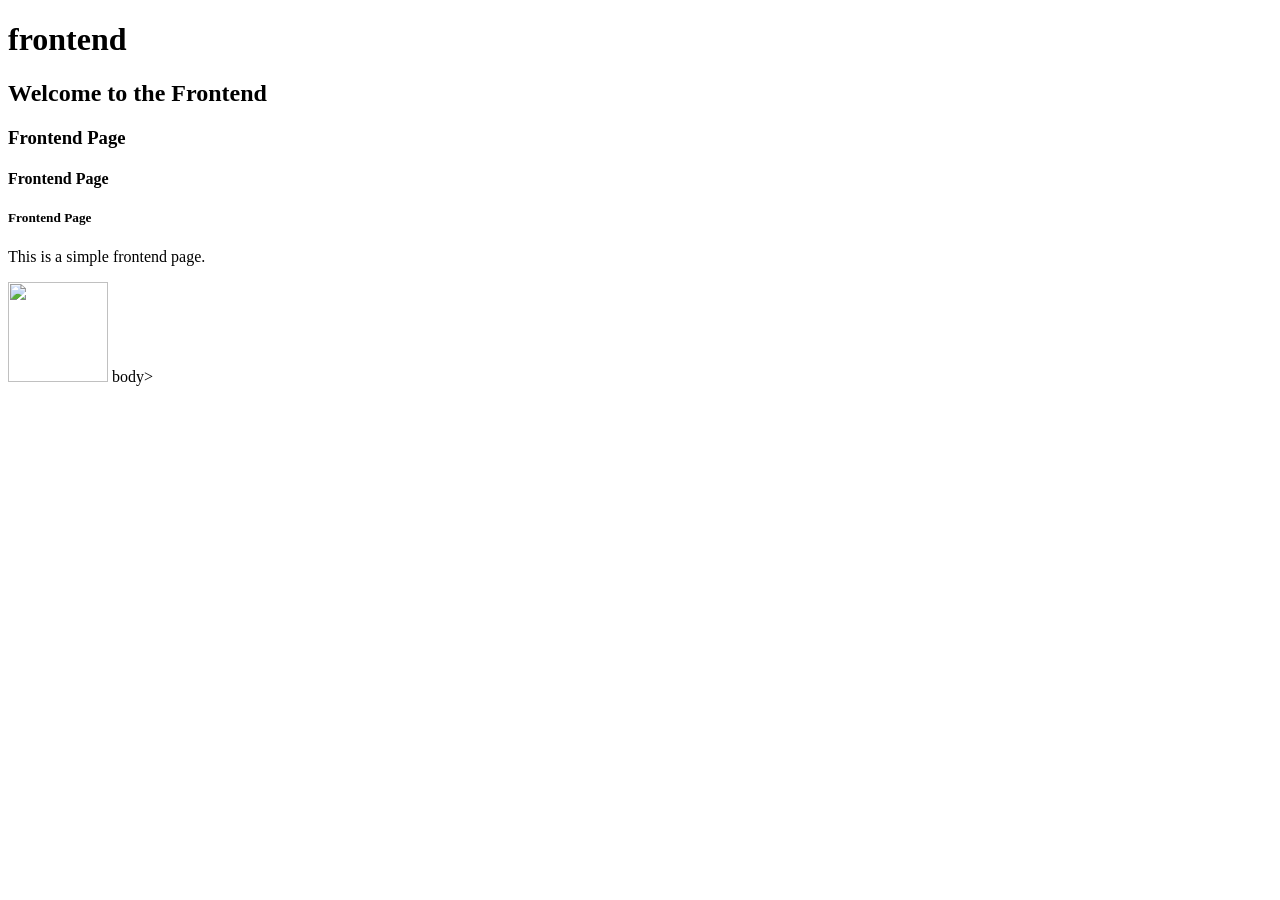
==== index.html @ f84aa931 "Initial commit" ====
<!DOCTYPE html>
<html lang="en">
<head>
    <meta charset="UTF-8">
    <meta name="viewport" content="width=device-width, initial-scale=1.0">
    <title>Document</title>
</head>
<body>
<h1>frontend</h1>
<h2>Welcome to the Frontend</h2>
<h3>Frontend Page</h3>
<h4>Frontend Page</h4>
<h5>Frontend Page</h5>
<p>This is a simple frontend page.</p>
<img src="https://encrypted-tbn0.gstatic.com/images?q=tbn:ANd9GcT08bbOM10pinueeiWojgfqvurq8YGXp5Jmhw6e-GCRGw&s=10" height="100"width="100">
body>
</html>
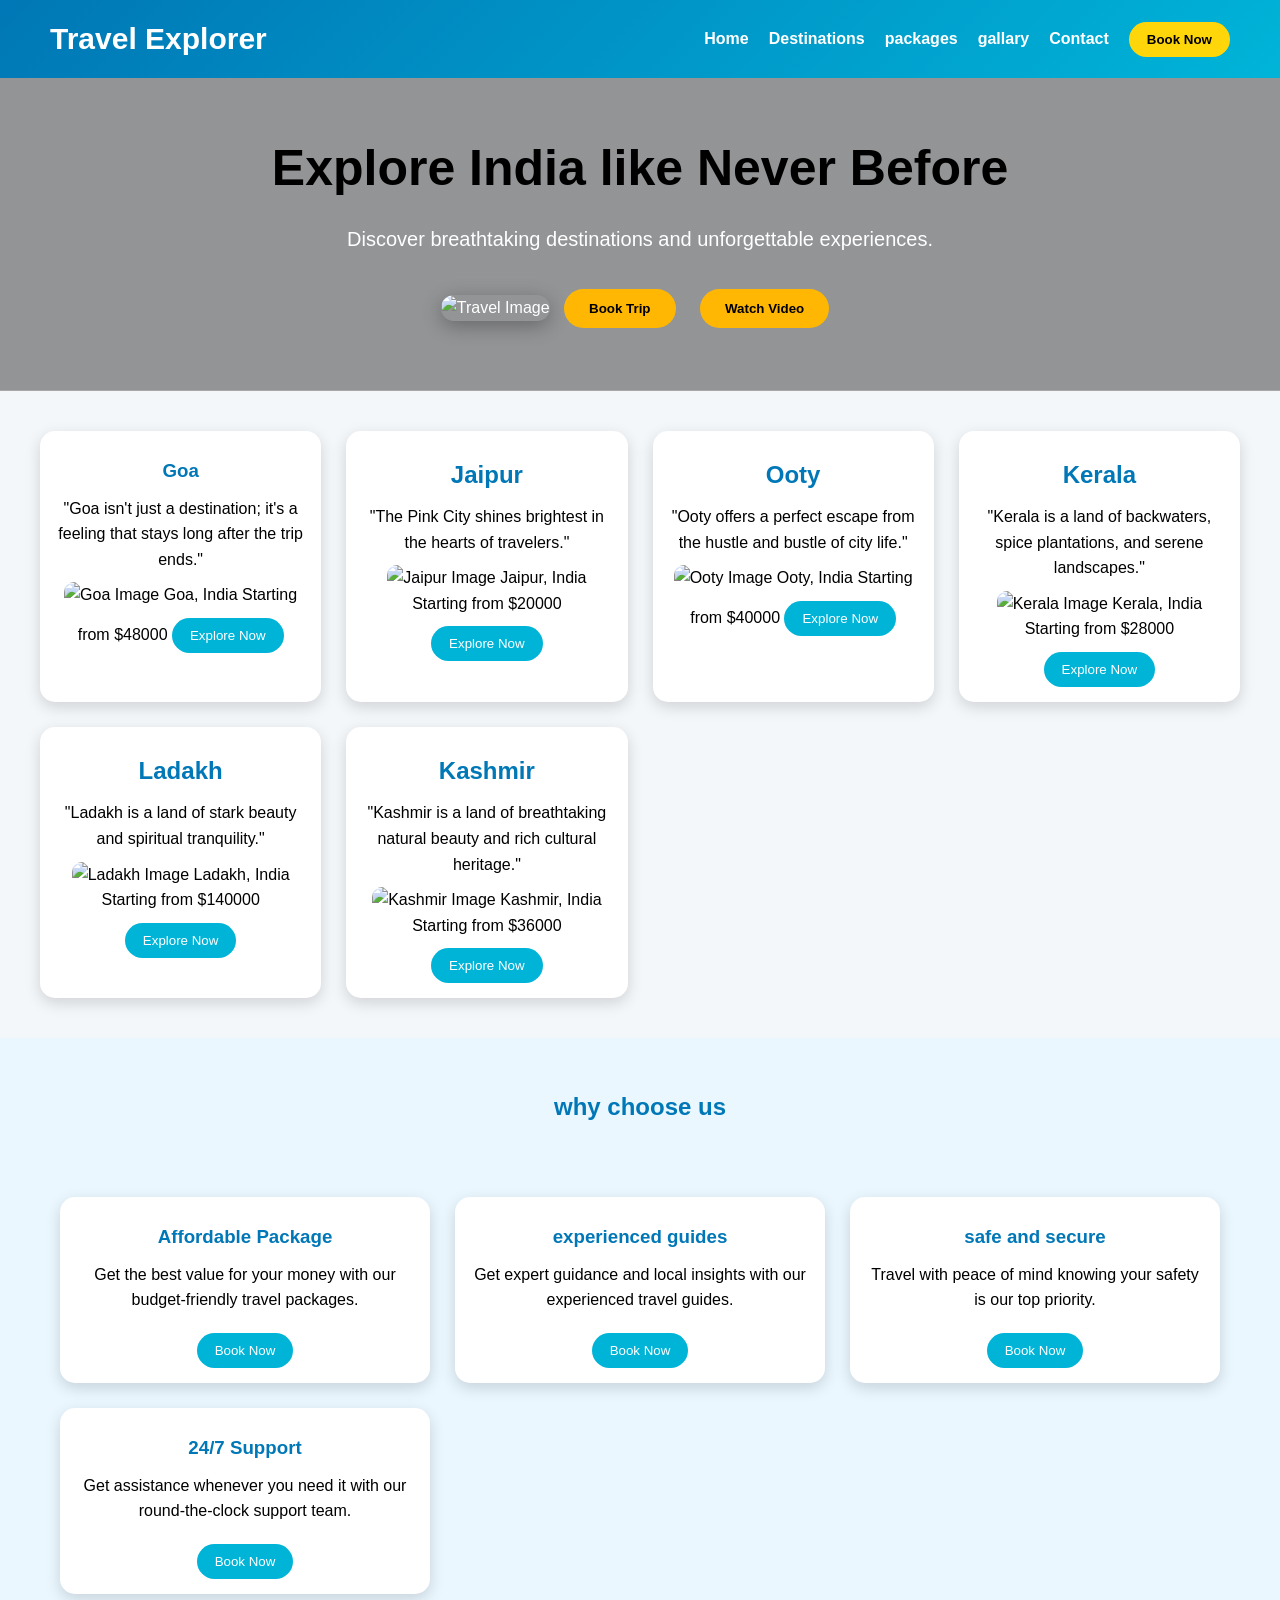
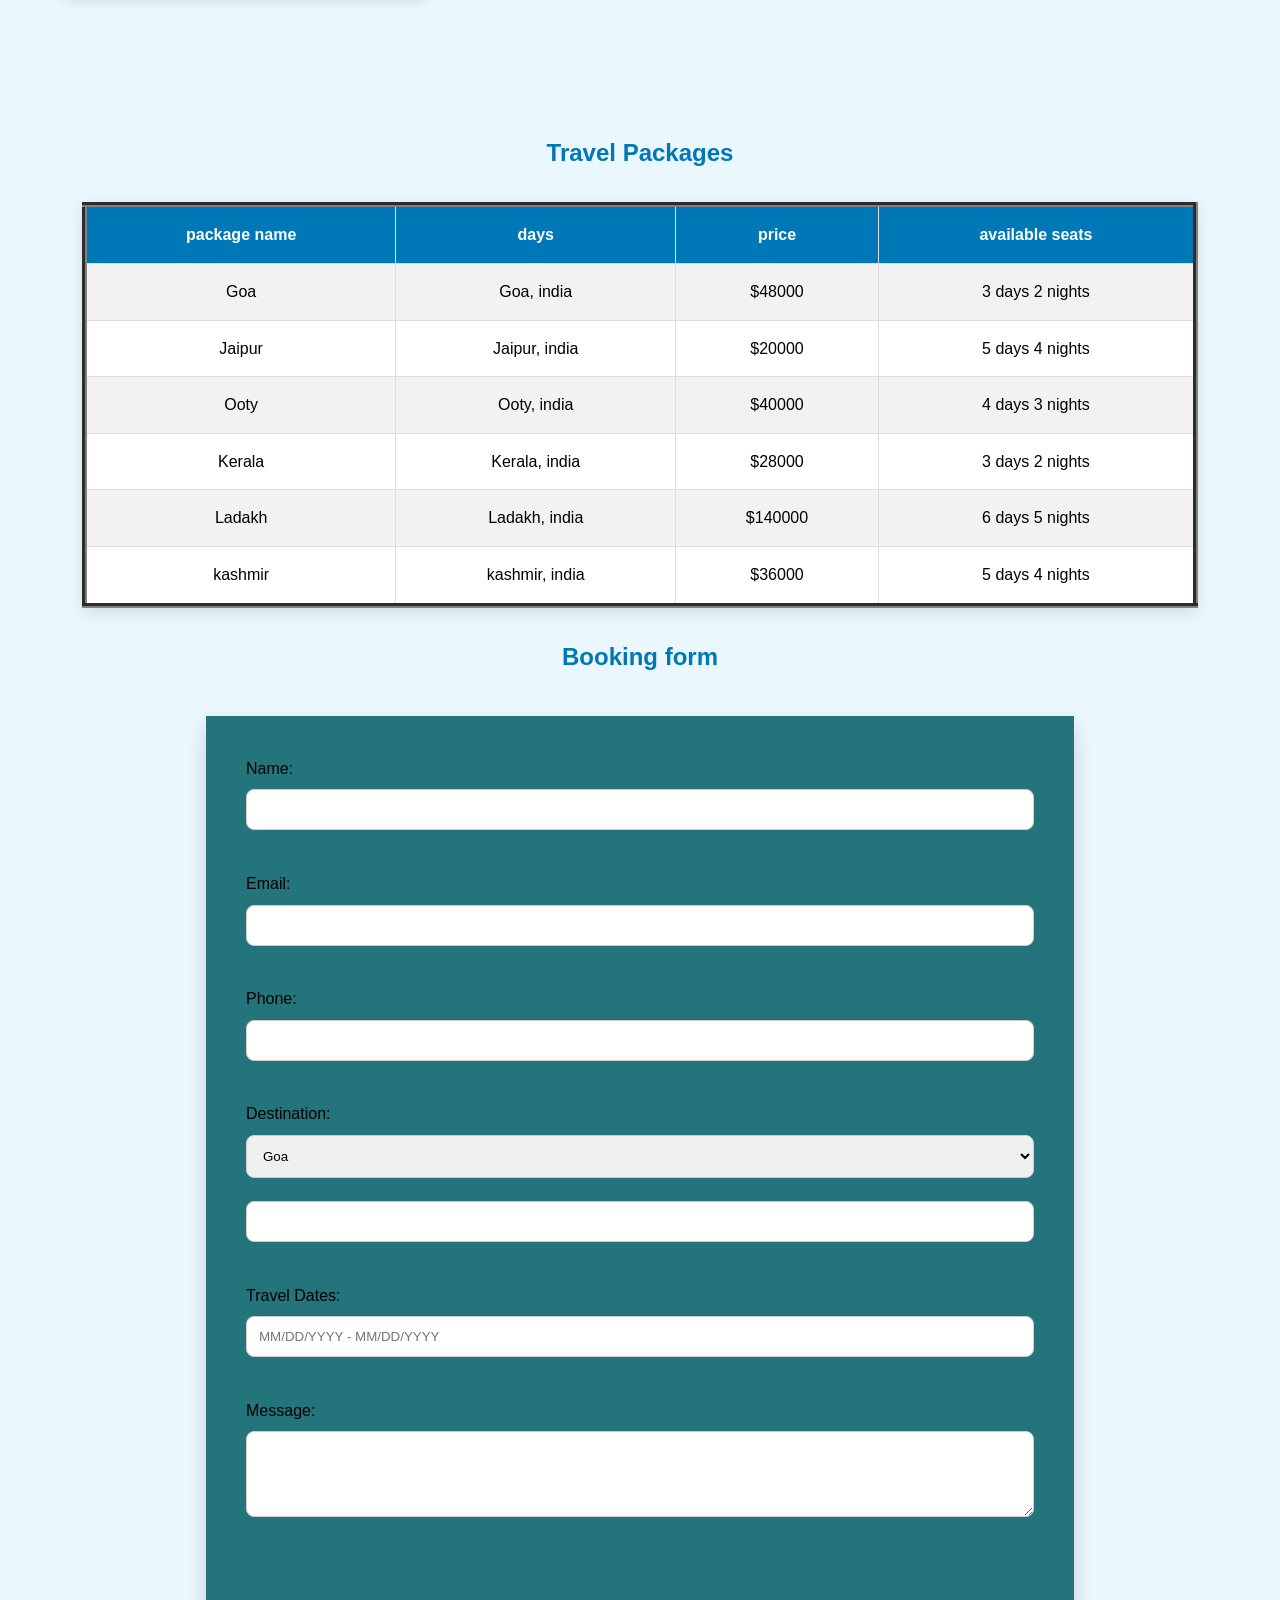
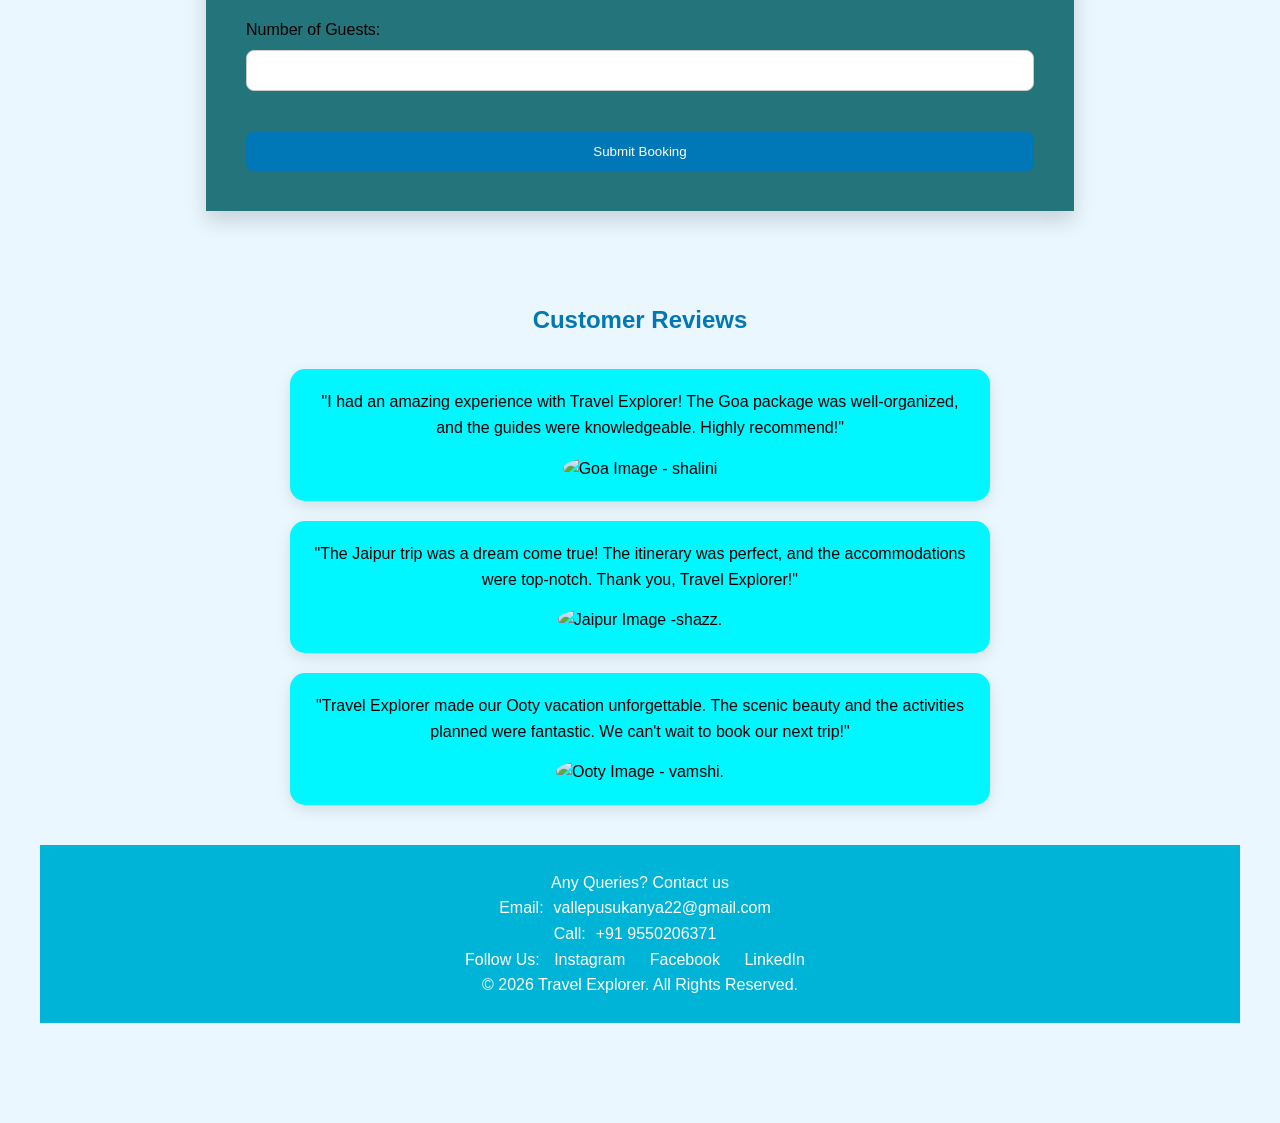
==== commit 335886d3: "Rename index3.html to index.html" ====
--- a/index.html
+++ b/index.html
@@ -3,15 +3,229 @@
 <head>
     <meta charset="UTF-8">
     <meta name="viewport" content="width=device-width, initial-scale=1.0">
-    <title>Document</title>
+    <title>Document</title> 
+    <link rel="stylesheet" href="style1.css">
 </head>
-<body>
-<h1>frontend</h1>
-<h2>Welcome to the Frontend</h2>
-<h3>Frontend Page</h3>
-<h4>Frontend Page</h4>
-<h5>Frontend Page</h5>
-<p>This is a simple frontend page.</p>
-<img src="https://encrypted-tbn0.gstatic.com/images?q=tbn:ANd9GcT08bbOM10pinueeiWojgfqvurq8YGXp5Jmhw6e-GCRGw&s=10" height="100"width="100">
-body>
+<meta name="viewport" content="width=device-width, initial-scale=1.0">
+<body 
+></body>
+ <header>
+    <div  class="logo"><h1> Travel Explorer</h1>
+
+</div>
+  <ul>
+    <li><a  href="#">Home</a></li>
+    <li><a  href="#">Destinations</a></li>
+    <li><a  href="#">packages</a></li>
+    <li><a  href="#">gallary</a></li>
+    <li><a href="#">Contact</a></li>  
+    <button>Book Now</button>
+ </header>
+    <hero section>
+        <div class="hero-content">
+            <h1 style="color:black;">Explore India like Never Before</h1>
+
+            <p>Discover breathtaking destinations and unforgettable experiences.</p>
+            <img src="https://w0.peakpx.com/wallpaper/136/151/HD-wallpaper-world-travel-travel-dreams-dream-travel-destinations-travel.jpg" height="300" width="600" alt="Travel Image">
+            <button>Book Trip</button>
+            <button>Watch Video</button>
+        </div>
+        <section class="destinations">
+            <h2></h2>
+            <div class="cards">
+                <div class="card">
+                    <h3>Goa</h3>
+                    <p>"Goa isn't just a destination; it's a feeling that stays long after the trip ends."</p>
+                    <img src="https://encrypted-tbn0.gstatic.com/images?q=tbn:ANd9GcRU0wRIspQ_vkhX-qHa107ENcVC_oE--5ISRyL2zQxg0Q&s=10" height="200" width="300" alt="Goa Image">
+                    <location>Goa, India</location>
+                    <price>Starting from $48000</price>
+                    <button>Explore Now</button>
+                </div>
+                <div class="card">
+                    <h2>Jaipur</h2>
+                    <p>"The Pink City shines brightest in the hearts of travelers."</p>
+                    <img src="https://encrypted-tbn0.gstatic.com/images?q=tbn:ANd9GcQ9_seSiYrWj2YALhj1CQuUwJcwh4S6x8lJBn5y6joAsA&s=10" height="200" width="300" alt="Jaipur Image">
+                    <location>Jaipur, India</location>
+                    <price>Starting from $20000</price>
+                    <button>Explore Now</button>
+                </div>
+                <div class="card">
+                    <h2 >Ooty</h2>
+                    <p >"Ooty offers a perfect escape from the hustle and bustle of city life."</p>
+                    <img src="https://encrypted-tbn0.gstatic.com/images?q=tbn:ANd9GcTsQ53R8w9VwPyg2Vs-MuNsP4LUpw9xJ7cdNfL7-YDQ6g&s=10" height="200" width="300" alt="Ooty Image">
+                    <location>Ooty, India</location>
+                    <price>Starting from $40000</price>
+                    <button>Explore Now</button>
+                </div>
+                <div class="card">
+                    <h2>Kerala</h2>
+                    <p>"Kerala is a land of backwaters, spice plantations, and serene landscapes."</p>
+                    <img src="https://encrypted-tbn0.gstatic.com/images?q=tbn:ANd9GcSnwUzWOCOhvoIM_gB0u0LJOQWmqCq7hjK6NZ8sXcxvkA&s=10" height="200" width="300" alt="Kerala Image">
+                    <location>Kerala, India</location>
+                    <price>Starting from $28000</price>
+                    <button>Explore Now</button>
+                </div>
+            
+            <div class="card">
+                <h2>Ladakh</h2>
+                <p>"Ladakh is a land of stark beauty and spiritual tranquility."</p>
+                <img src="https://grandholidayparkvacation.com/uploads/62208357b184e_1646297943.jpg" height="200" width="300" alt="Ladakh Image">
+                <location>Ladakh, India</location>
+                <price>Starting from $140000</price>
+                <button>Explore Now</button>
+            </div>
+            <div class="card">
+                <h2>Kashmir</h2>
+                <p>"Kashmir is a land of breathtaking natural beauty and rich cultural heritage."</p>
+                <img src="https://media.istockphoto.com/id/1171962535/photo/srinagar-kashmir.jpg?s=612x612&w=0&k=20&c=5y9sU7boA-TFyr7LBVyfpmoKT9A2Y7WxA2tqdIE0zBw=" height="200" width="300" alt="Kashmir Image">  
+                <location>Kashmir, India</location>
+                <price>Starting from $36000</price>
+                <button>Explore Now</button>
+            </div>
+        </div>
+            <section class="packages">
+                <h2>why choose us</h2>
+                <div class="cards">
+                    <div class="card">
+                        <h3>Affordable Package</h3>
+                        <p>Get the best value for your money with our budget-friendly travel packages.</p>
+                        <button>Book Now</button>
+                    </div>
+                    <div class="card">
+                        <h3>experienced guides</h3>
+                        <p>Get expert guidance and local insights with our experienced travel guides.</p>
+                        <button>Book Now</button>
+                    </div>
+                    <div class="card">
+                        <h3>safe and secure</h3>
+                        <p>Travel with peace of mind knowing your safety is our top priority.</p>
+                        <button>Book Now</button>
+                    </div>
+                    <div class="card">
+                        <h3>24/7 Support</h3>
+                        <p>Get assistance whenever you need it with our round-the-clock support team.</p>
+                        <button>Book Now</button>
+                    </div>
+                </div>
+            </section>
+            <section class="packages">
+                <h2>Travel Packages</h2>
+            <table border="5">
+                <tr>
+                    <th>package name</th>
+                    <th>days</th>
+                    <th>price</th>
+                    <th>available seats</th>
+                </tr>
+                <tr>
+                    <td>Goa</td>
+                    <td>Goa, india</td>
+                    <td>$48000</td>
+                    <td>3 days 2 nights</td>
+                </tr>
+                <tr>
+                    <td>Jaipur</td>
+                    <td>Jaipur, india</td>
+                    <td>$20000</td>
+                    <td>5 days 4 nights</td>
+                </tr>
+                <tr>
+                    <td>Ooty</td>
+                    <td>Ooty, india</td>
+                    <td>$40000</td>
+                    <td>4 days 3 nights</td>
+                </tr>
+                <tr>
+                    <td>Kerala</td>
+                    <td>Kerala, india</td>
+                    <td>$28000</td>
+                    <td>3 days 2 nights</td>
+                </tr>
+                <tr>
+                    <td>Ladakh</td>
+                    <td>Ladakh, india</td>
+                    <td>$140000</td>
+                    <td>6 days 5 nights</td>
+                </tr>
+                <tr>
+                    <td>kashmir</td>
+                    <td>kashmir, india</td>
+                    <td>$36000</td>
+                    <td>5 days 4 nights</td>
+                </tr>
+            </table>
+           <h2>Booking form</h2> 
+           <form>
+            <label for="name">Name:</label>
+            <input type="text" id="name" name="name" required><br><br>
+
+            <label for="email">Email:</label>
+            <input type="email" id="email" name="email" required><br><br>
+            <label for="phone">Phone:</label>
+            <input type="tel" id="phone" name="phone" required><br><br>
+              <label for="destination">Destination:</label>
+            <select id="destination" name="destination" required>
+                <option value="goa">Goa</option>
+                <option value="jaipur">Jaipur</option>
+                <option value="ooty">Ooty</option>
+                <option value="kerala">Kerala</option>
+                <option value="ladakh">Ladakh</option>
+                <option value="kashmir">Kashmir</option>
+                <label for="number of travallers">Number of Travelers:</label>
+                <select id="travelers" name="travelers" required>
+            <input type="number" id="travelers" name="travelers" min="1" required><br><br>
+            <label for="travel date">Travel Dates:</label>
+            <input type="text" id="dates" name="dates" placeholder="MM/DD/YYYY - MM/DD/YYYY" required><br><br>
+            <label for="message">Message:</label>
+            <textarea id="message" name="message" rows="4" cols="50"></textarea><br><br>
+            </select><br><br>
+
+            <label for="guests">Number of Guests:</label>
+            <input type="number" id="guests" name="guests" min="1" required><br><br>
+            <button type="submit">Submit Booking</button>
+           </form>
+           <div class="reviews">
+            <h2>Customer Reviews</h2>
+            <div class="review">
+                <p>"I had an amazing experience with Travel Explorer! The Goa package was well-organized, and the guides were knowledgeable. Highly recommend!"</p>
+                <img src="https://www.shutterstock.com/image-photo/beautiful-young-indian-girl-travel-260nw-2392795263.jpg" height="200" width="200" alt="Goa Image">
+                <span>- shalini</span>
+            </div>
+            <div class="review">
+                <p>"The Jaipur trip was a dream come true! The itinerary was perfect, and the accommodations were top-notch. Thank you, Travel Explorer!"</p>
+                <img src="https://encrypted-tbn0.gstatic.com/images?q=tbn:ANd9GcT4Up5zCECO8K2MR5FIkCX2fucVIBZSSLdG-VaBa5kfsQ&s=10" height="200" width="200" alt="Jaipur Image">
+                <span>-shazz.</span>
+            </div>
+            <div class="review">
+                <p>"Travel Explorer made our Ooty vacation unforgettable. The scenic beauty and the activities planned were fantastic. We can't wait to book our next trip!"</p>
+                <image src="https://encrypted-tbn0.gstatic.com/images?q=tbn:ANd9GcSWB6RHtpTwKkcgeigS_xcedvM2FUXeR9EHbBYEiypHqg&s=10" height="200" width="200" alt="Ooty Image">
+                <span>- vamshi.</span>
+            </div>
+               <footer class="footer">
+        <div class="contact">
+        <p>Any Queries? Contact us</p>
+        <span>Email:<a href="#">vallepusukanya22@gmail.com</a></span>
+        </div>
+        <span>Call:<a href="#">+91 9550206371</a></span>
+        <div class="media">
+        <p>Follow Us:
+            <a href="#">Instagram</a>
+            <a href="#">Facebook</a>
+            <a href="#">LinkedIn</a>
+        </p>
+        </div>
+    <p>© 2026 Travel Explorer. All Rights Reserved.</p>
+    </footer>
+           
+            
+
+        
+        
+
+
+
+        </div>
+    </section>
+
+</body>
 </html>
--- a/style1.css
+++ b/style1.css
@@ -0,0 +1,343 @@
+/* Global Styles */
+*{
+    margin:0;
+    padding:0;
+    box-sizing:border-box;
+    font-family: 'Poppins', sans-serif;
+}
+
+body{
+    background:#f4f7fa;
+    line-height:1.6;
+}
+
+/* Header */
+header{
+    display:flex;
+    justify-content:space-between;
+    align-items:center;
+    padding:15px 50px;
+    background:linear-gradient(135deg,#0077b6,#00b4d8);
+    position:sticky;
+    top:0;
+    z-index:100;
+}
+
+.logo h1{
+    color:white;
+    font-size:30px;
+}
+
+ul{
+    display:flex;
+    align-items:center;
+    gap:20px;
+    list-style:none;
+}
+
+ul li a{
+    text-decoration:none;
+    color:white;
+    font-weight:600;
+    transition:0.3s;
+}
+
+ul li a:hover{
+    color:aqua;
+}
+
+header button{
+    background:#ffd60a;
+    border:none;
+    padding:10px 18px;
+    border-radius:25px;
+    cursor:pointer;
+    font-weight:bold;
+}
+
+header button:hover{
+    background:white;
+}
+
+/* Hero Section */
+.hero-content{
+    text-align:center;
+    padding:50px 20px;
+    background:linear-gradient(rgba(0,0,0,.4),
+    rgba(0,0,0,.4)),
+    url('https://images.unsplash.com/photo-1507525428034-b723cf961d3e');
+    background-size:cover;
+    background-position:center;
+    color:white;
+}
+
+.hero-content h1{
+    font-size:50px;
+    margin-bottom:15px;
+}
+
+.hero-content p{
+    font-size:20px;
+    margin-bottom:20px;
+}
+
+.hero-content img{
+    border-radius:15px;
+    margin:20px 0;
+    box-shadow:0 5px 20px rgba(0,0,0,0.3);
+}
+
+.hero-content button{
+    background:#ffb703;
+    border:none;
+    padding:12px 25px;
+    margin:10px;
+    border-radius:30px;
+    cursor:pointer;
+    font-weight:bold;
+    transition:0.3s;
+}
+
+.hero-content button:hover{
+    background:#023e8a;
+    color:white;
+}
+
+/* Destination Cards */
+.cards{
+    display:grid;
+    grid-template-columns:repeat(auto-fit,minmax(280px,1fr));
+    gap:25px;
+    padding:40px;
+}
+
+.card{
+    background:white;
+    border-radius:15px;
+    overflow:hidden;
+    box-shadow:0 5px 15px rgba(0,0,0,0.15);
+    padding:15px;
+    text-align:center;
+    transition:0.4s;
+}
+
+.card:hover{
+    transform:translateY(-10px);
+}
+
+.card img{
+    width:100%;
+    height:220px;
+    object-fit:cover;
+    border-radius:10px;
+    
+
+}
+
+.card h2,
+.card h3{
+    color:#0077b6;
+    margin:10px 0;
+}
+
+.card p{
+    margin:10px 0;
+}
+
+.card button{
+    background:#00b4d8;
+    color:white;
+    border:none;
+    padding:10px 18px;
+    border-radius:25px;
+    cursor:pointer;
+    margin-top:10px;
+}
+
+.card button:hover{
+    background:#0077b6;
+}
+
+/* Package Section */
+.packages{
+    background:#eaf7ff;
+    padding:50px 20px;
+}
+
+.packages h2{
+    text-align:center;
+    margin-bottom:30px;
+    color:#0077b6;
+}
+
+/* Table */
+table{
+    width:90%;
+    margin:30px auto;
+    border-collapse:collapse;
+    background:white;
+    box-shadow:0 5px 15px rgba(0,0,0,0.1);
+}
+
+th{
+    background:#0077b6;
+    color:white;
+}
+
+th,td{
+    padding:15px;
+    text-align:center;
+    border:1px solid #ddd;
+}
+
+tr:nth-child(even){
+    background:#f2f2f2;
+}
+
+/* Booking Form */
+form{
+    width:70%;
+    margin:40px auto;
+    background:rgb(35, 116, 123);
+    padding:40px;
+    border: radius 20px;
+    box-shadow:0 10px 20px rgba(0,0,0,0.15);
+}
+
+form input,
+form select,
+form textarea{
+    width:100%;
+    padding:12px;
+    margin-top:8px;
+    margin-bottom:15px;
+    border:1px solid #ccc;
+    border-radius:8px;
+}
+
+form button{
+    width:100%;
+    background:#0077b6;
+    color:white;
+    border:none;
+    padding:12px;
+    border-radius:8px;
+    cursor:pointer;
+}
+
+form button:hover{
+    background:#023e8a;
+}
+
+/* Reviews */
+.reviews{
+    padding:50px 20px;
+    text-align:center;
+}
+
+.review{
+    background:rgb(0, 247, 255);
+    padding:20px;
+    margin:20px auto;
+    max-width:700px;
+    border-radius:15px;
+    box-shadow:0 5px 15px rgba(0,0,0,0.1);
+}
+
+.review img{
+    width:120px;
+    height:120px;
+    border-radius:50%;
+    object-fit:cover;
+    margin-top:15px;
+}
+
+/* Footer */
+footer{
+    background:#00b4d8;
+    color:white;
+    text-align:center;
+    padding:25px;
+    margin-top:40px;
+}
+
+footer a{
+    color:white;
+    text-decoration:none;
+    margin:0 10px;
+}
+
+footer a:hover{
+    color:#ffd60a;
+}
+
+/* Responsive */
+@media screen and (max-width: 768px){
+
+    nav{
+        flex-direction: column;
+        text-align: center;
+    }
+
+    nav ul{
+        flex-direction: column;
+        gap: 10px;
+        padding: 10px 0;
+    }
+
+    .hero h1{
+        font-size: 2rem;
+    }
+
+    .hero p{
+        font-size: 1rem;
+    }
+
+    .btn{
+        width: 100%;
+        max-width: 250px;
+    }
+
+    img{
+        width: 100%;
+        height: auto;
+    }
+}
+@media screen and (max-width: 1024px){
+
+    .container{
+        width: 90%;
+    }
+
+    nav ul{
+        gap: 15px;
+    }
+
+    .hero h1{
+        font-size: 2.5rem;
+    }
+}
+@media screen and (max-width: 1024px){
+
+    .container{
+        width: 90%;
+    }
+
+    nav ul{
+        gap: 15px;
+    }
+
+    .hero h1{
+        font-size: 2.5rem;
+    }
+}
+nav{
+    display: flex;
+    justify-content: space-between;
+    align-items: center;
+}
+
+nav ul{
+    display: flex;
+    gap: 30px;
+}
